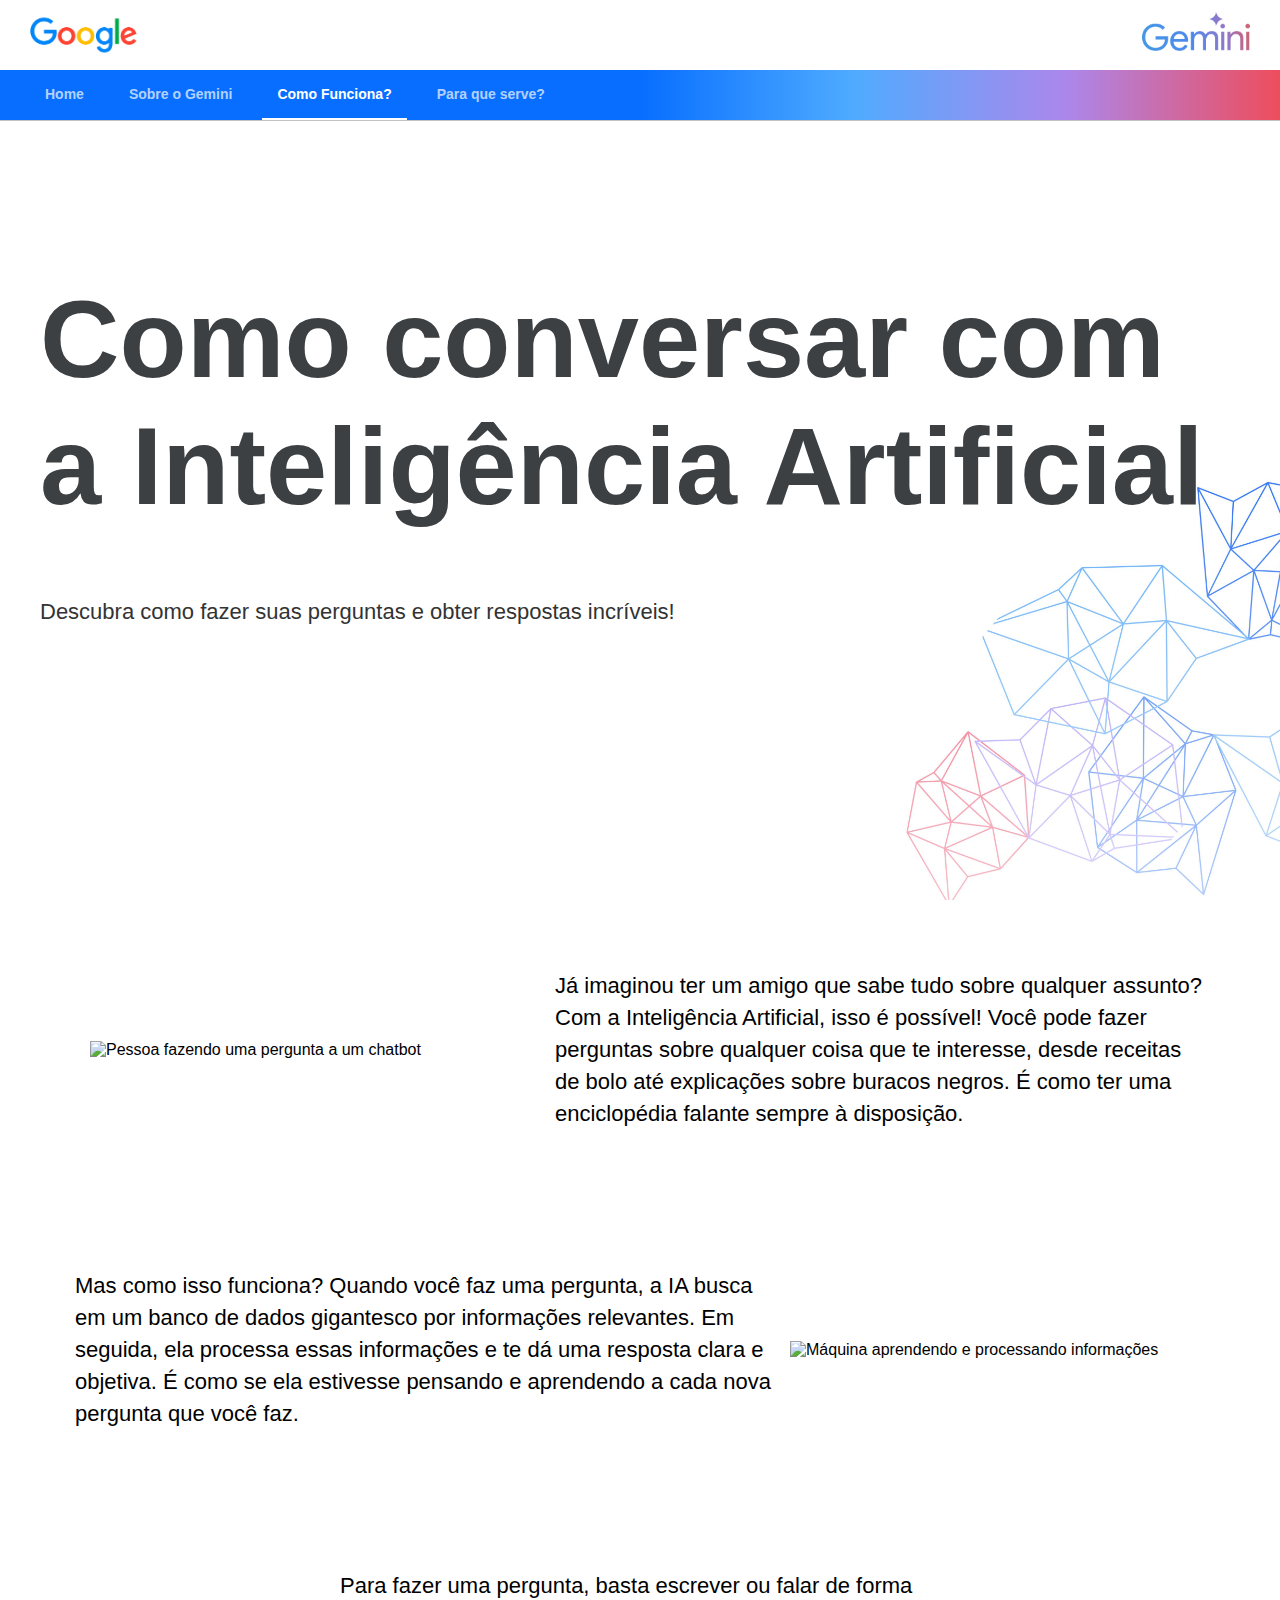
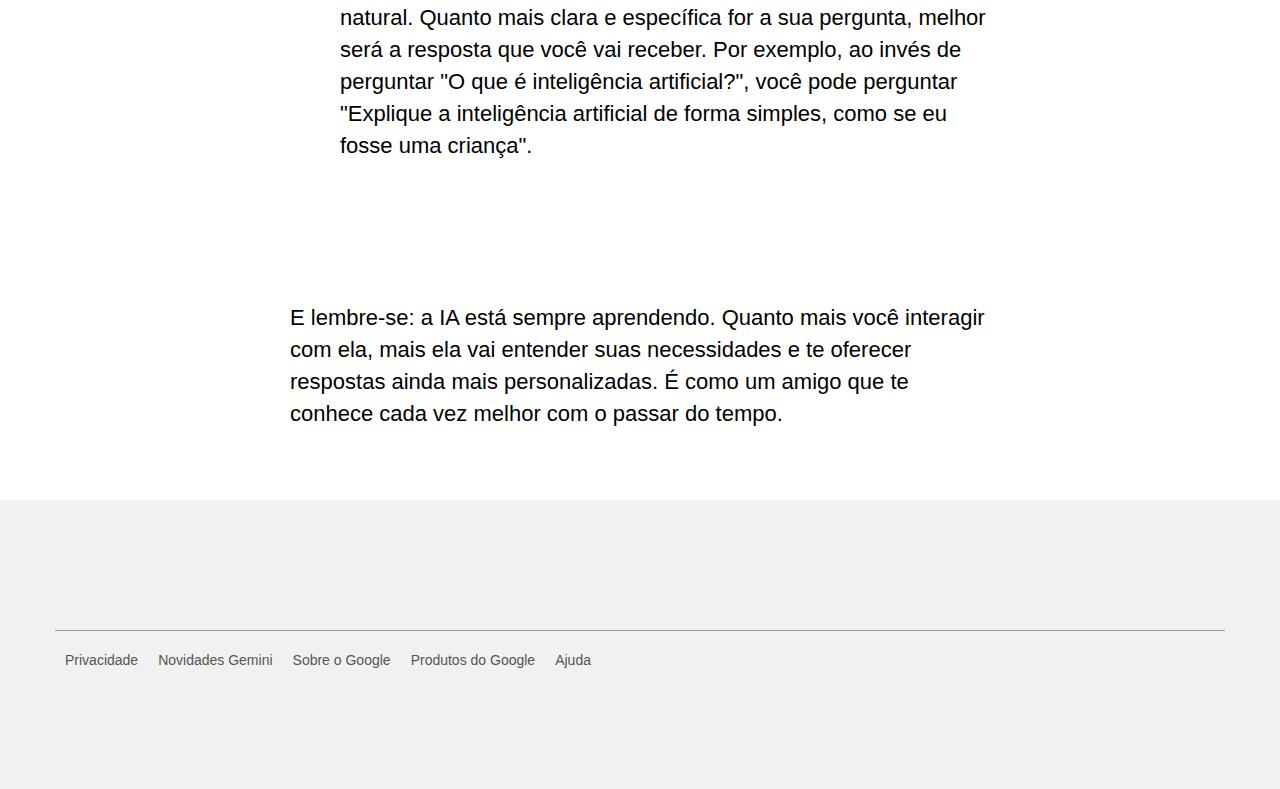
==== comoFunciona.html @ 9decc5ee "feat: add sobre, como funcina e utilidades / add função javascript active" ====
<!DOCTYPE html>
<html lang="pt">
    <head>
        <meta charset="UTF-8">
        <meta name="viewport" content="width=device-width, initial-scale=1.0">
        <title>Gemini IA News</title>
    
        <!-- Fontes => Google Sans -->
        <link rel="preconnect" href="https://fonts.googleapis.com">
        <link rel="preconnect" href="https://fonts.gstatic.com" crossorigin>
        <link href="https://fonts.googleapis.com/css2?family=Open+Sans:ital,wght@0,300..800;1,300..800&display=swap" rel="stylesheet">
            
        <!-- Favicon -->
        <link rel="shortcut icon" href="imagens/favicon.ico" type="image/x-icon">
    
        <!-- CSS -->
        <link rel="stylesheet" href="js_css/style.css">
        
        <!-- Meta tags -->
        <meta http-equiv="Content-Security-Policy" content="default-src 'self'; script-src 'self' https://ajax.googleapis.com; style-src 'self' https://fonts.googleapis.com">
    </head>

    <body>
        <header>
            <div class="container_principal">
                <section class="menu-and-logo-search">
                    <div class="logo">
                        <a href="index.html" target="_self"><img src="imagens/logo.png" alt="Logo"></a>
                    </div>
                </section>
                <a href="https://gemini.google.com/" class="talkGemini" target="_blank"><img src="imagens/geminiLogo.png" alt="Logo Gemini"></a>
            </div>
          
            <div class="container_sub">
                <nav>
                    <ul>
                        <li><a href="index.html" target="_self">Home</a></li>
                        <li><a href="sobre.html" target="_self">Sobre o Gemini</a></li>
                        <li><a href="comoFunciona.html" target="_self">Como Funciona?</a></li>
                        <li><a href="utilidades.html" target="_self">Para que serve?</a></li>
                    </ul>
                </nav>
            </div>
        </header>

        <main>
            <section class="folder">
                <div class="centralizar">
                    <h1>Como conversar com a Inteligência Artificial</h1>
                    <h3>Descubra como fazer suas perguntas e obter respostas incríveis!</h3>
                </div>
            </section>
            <section class="hero">
                <div class="centralizar">
                    <div class="paragrafo-container left">
                        <img src="imagens/pessoa_fazendo_pergunta.png" alt="Pessoa fazendo uma pergunta a um chatbot">
                        <p>Já imaginou ter um amigo que sabe tudo sobre qualquer assunto? Com a Inteligência Artificial, isso é possível! Você pode fazer perguntas sobre qualquer coisa que te interesse, desde receitas de bolo até explicações sobre buracos negros. É como ter uma enciclopédia falante sempre à disposição.</p>
                    </div>
                    <div class="paragrafo-container rigth">
                        <p>Mas como isso funciona? Quando você faz uma pergunta, a IA busca em um banco de dados gigantesco por informações relevantes. Em seguida, ela processa essas informações e te dá uma resposta clara e objetiva. É como se ela estivesse pensando e aprendendo a cada nova pergunta que você faz.</p>
                        <img src="imagens/maquina_aprendendo.png" alt="Máquina aprendendo e processando informações">
                    </div>
                    <div class="paragrafo-container left">
                        <p>Para fazer uma pergunta, basta escrever ou falar de forma natural. Quanto mais clara e específica for a sua pergunta, melhor será a resposta que você vai receber. Por exemplo, ao invés de perguntar "O que é inteligência artificial?", você pode perguntar "Explique a inteligência artificial de forma simples, como se eu fosse uma criança".</p>
                    </div>
                    <div class="paragrafo-container right">
                        <p>E lembre-se: a IA está sempre aprendendo. Quanto mais você interagir com ela, mais ela vai entender suas necessidades e te oferecer respostas ainda mais personalizadas. É como um amigo que te conhece cada vez melhor com o passar do tempo.</p>
                    </div>
                </div>
            </section>
        </main>

        <footer>
            <div class="container">
                <div class="row footer-links">
                    <div class="col-md-2">
                        <a href="https://support.google.com/gemini/answer/13594961?visit_id=638611323622167607-1083883258&p=privacy_help&rd=1">Privacidade</a>
                    </div>
                    <div class="col-md-2">
                        <a href="https://gemini.google.com/updates">Novidades Gemini</a>
                    </div>
                    <div class="col-md-2">
                        <a href="https://about.google/intl/pt-BR/?_gl=1*193mows*_ga*MTA1NTU3ODQyMi4xNzI1NDExOTk5*_ga_V9K47ZG8NP*MTcyNTUzNDI1Ny42LjEuMTcyNTUzNTUwNS40NS4wLjA.">Sobre o Google</a>
                    </div>
                    <div class="col-md-2">
                        <a href="https://about.google/intl/pt-BR/products/?_gl=1*xpz9ez*_ga*MTA1NTU3ODQyMi4xNzI1NDExOTk5*_ga_V9K47ZG8NP*MTcyNTUzNDI1Ny42LjEuMTcyNTUzNTUxOC4zMi4wLjA.">Produtos do Google</a>
                    </div>
                    <div class="col-md-2">
                        <a href="https://gemini.google.com/faq">Ajuda</a>
                    </div>
                </div>
            </div>
            <script src="js_css/script.js"></script>
        </footer>
        
    </body>
</html>
---- js_css/style.css ----
* {
  margin: 0; /* Remove a margem padrão de todos os elementos */
  padding: 0; /* Remove o preenchimento padrão de todos os elementos */
  box-sizing: border-box; /* Inclui padding e border no cálculo da largura e altura */
}

/* Estilo Geral do Body */
body {
  font-family: 'Noto Sans', sans-serif; /* Define a fonte padrão para o corpo da página */
  width: 100%; /* Largura total da página */
  height: 100%; /* Altura total da página */
  overflow-x: hidden; /* Evita rolagem horizontal indesejada */
  background-color: #fff; /* Cor de fundo leve para melhor visualização */
}

/* Centralização do Conteúdo */
.centralizar {
  max-width: 1200px; /* Define a largura máxima do conteúdo centralizado */
  width: 100%; /* Largura total do conteúdo centralizado */
  margin: 0 auto; /* Centraliza horizontalmente */
}

/* Estilo do Cabeçalho */
header {
  max-width: 100%; /* Largura máxima do cabeçalho */
  width: 100%; /* Largura total do cabeçalho */
  height: auto; /* Altura automática do cabeçalho */
  background-color: #ffffff; /* Cor de fundo do cabeçalho */
  color: #fff; /* Cor do texto do cabeçalho */
  display: flex; /* Define o layout flexível para o cabeçalho */
  flex-direction: column; /* Alinha os itens do cabeçalho em coluna */
  justify-content: center; /* Alinha horizontalmente ao centro */
  align-items: center; /* Alinha verticalmente ao centro */
  gap: 15px; /* Espaçamento entre os itens do cabeçalho */
  border-bottom: 1px solid #8a8a8a86; /* Linha de borda sutil na parte inferior */
  position: fixed; /* Fixa o cabeçalho no topo da página */
}

.container_principal {
  max-width: 100%; /* Largura máxima do contêiner principal */
  width: 100%; /* Largura total do contêiner principal */
  display: flex; /* Define o layout flexível para o contêiner principal */
  justify-content: space-between; /* Distribui os itens com espaço entre eles */
  align-items: center; /* Alinha verticalmente ao centro */
  margin: 0 auto; /* Centraliza horizontalmente */
  height: 55px; /* Altura do contêiner principal */
  padding: 10px 30px 0 30px; /* Adiciona algum preenchimento lateral */
}

.menu-and-logo-search{
  display: flex; /* Define o layout flexível para o menu, logo e busca */
  gap: 15px; /* Espaçamento entre o menu, logo e busca */
  align-items: center; /* Alinha verticalmente ao centro */
}

.container_principal svg{
  width: 30px; /* Largura dos ícones SVG */
  fill: #979797; /* Cor de preenchimento dos ícones SVG */
}

.logo img {
  height: 60px; /* Altura da imagem do logo */
  margin-top: 8px; /* Margem superior da imagem do logo */
}

.talkGemini img{
 height: 40px; /* Altura da imagem do talkGemini */
}

/* Estilo da Navegação */
.container_sub{
  height: 50px; /* Altura da barra de navegação */
  width: 100%; /* Largura total da barra de navegação */
  display: flex; /* Define o layout flexível para a barra de navegação */
  justify-content: space-between; /* Distribui os itens com espaço entre eles */
  align-items: center; /* Alinha verticalmente ao centro */
  background: linear-gradient(90deg, #076eff 50%, #4fabff, #ac87eb, #ee4d5d); /* Gradiente de fundo da barra de navegação */
  padding: 0px 30px 0 30px; /* Adiciona algum preenchimento lateral */
}

nav{
  height: 100%; /* Altura total do elemento de navegação */
}

/* Estilo dos Itens de Navegação */
nav > ul {
  height: 100%; /* Altura total da lista de navegação */
  list-style-type: none; /* Remove os marcadores da lista */
  display: flex; /* Exibe os itens de navegação em linha */
  gap: 15px; /* Espaçamento entre os itens de navegação */
}

nav > ul > li {
  height: 100%; /* Altura total dos itens da lista */
  position: relative; /* Necessário para posicionar o submenu */
  border-bottom: 2px solid #53a6ff00; /* Linha de borda sutil na parte inferior dos itens */
}

nav > ul > li > a {
  height: 100%; /* Altura total do link de navegação */
  text-decoration: none; /* Remove o sublinhado dos links */
  color: #ffffffb3; /* Cor do texto dos links */
  font-size: 14px; /* Tamanho da fonte dos links */
  font-weight: 600; /* Peso da fonte dos links */
  padding: 10px 15px; /* Padding interno dos links */
  display: flex; /* Faz o link ocupar o bloco inteiro */
  align-items: center; /* Alinha verticalmente ao centro */
  justify-content: center; /* Alinha horizontalmente ao centro */
  transition: color 0.3s ease; /* Transição suave para a cor do texto */
}

nav > ul > li:hover, nav > ul > li.active {
  border-bottom: 2px solid #fff; /* Linha de borda branca ao passar o mouse ou ao focar no item */
}

nav > ul > li:hover > a, nav > ul > li.active > a {
  color: #fff; /* Cor do texto ao passar o mouse ou ao focar no item */
}

/* HOME */
.folder{
  width: 100%; /* Largura total da seção */
  height: 100vh; /* Altura total da viewport */
  background-image: url(../imagens/bannerhome.jpg); /* Imagem de fundo */
  background-position: center; /* Posiciona a imagem de fundo no centro */
  background-repeat: no-repeat; /* Evita a repetição da imagem de fundo */
  background-size: cover; /* Faz a imagem de fundo cobrir todo o elemento */
}

.folder .centralizar{
  height: 100%; /* Altura total do contêiner centralizado dentro da .folder */
  display: flex; /* Define o layout flexível para o contêiner */
  flex-direction: column; /* Alinha os itens em coluna */
  justify-content: center; /* Alinha horizontalmente ao centro */
  align-items: flex-start; /* Alinha verticalmente ao topo */
  gap: 20px; /* Espaçamento entre os itens */
  padding: 100px 0 0 0; /* Adiciona algum preenchimento superior */
}

.folder h1{
  font-size: 110px; /* Tamanho da fonte do título */
  font-weight: 600; /* Peso da fonte do título */
  color: #3c4043; /* Cor do texto do título */
}

.folder h3{
  font-size: 22px; /* Tamanho da fonte do subtítulo */
  font-weight: 400; /* Peso da fonte do subtítulo */
  color: #333; /* Cor do texto do subtítulo */
  margin: 50px 0 100px 0; /* Margens superior e inferior do subtítulo */
  text-align: left; /* Alinha o texto à esquerda */
}

.paragrafo-container {
  display: flex; /* Define o layout flexível para o contêiner de parágrafos */
  align-items: center; /* Alinha verticalmente ao centro */
  justify-content: center; /* Alinha horizontalmente ao centro */
  padding: 70px 0 70px 0; /* Adiciona algum preenchimento superior e inferior */
}

.paragrafo-container img {
  width: 400px; /* Largura das imagens dentro do contêiner */
  height: auto; /* Altura automática das imagens */
  margin: 0 15px; /* Margens laterais das imagens */
}

.left {
  flex-direction: row; /* Alinha os itens em linha (horizontal) */
}

.right {
  flex-direction: row-reverse; /* Alinha os itens em linha (horizontal) na ordem reversa */
}

.left p{
  padding-left: 50px; /* Adiciona preenchimento à esquerda dos parágrafos na classe .left */
}

.paragrafo-container p {
  max-width: 700px; /* Largura máxima dos parágrafos */
  line-height: 2rem; /* Altura da linha dos parágrafos */
  font-size: 22px; /* Tamanho da fonte dos parágrafos */
}

/* Estilos gerais do footer */
footer {
  background-color: #f1f1f1; /* Cor de fundo suave do footer */
  padding: 100px 0; /* Adiciona algum preenchimento superior e inferior */
  font-family: Arial, sans-serif; /* Define a fonte do texto do footer */
  color: #333; /* Cor do texto do footer */
}

footer .container {
  max-width: 1200px; /* Largura máxima do contêiner do footer */
  margin: 0 auto; /* Centraliza horizontalmente */
  padding: 0 15px; /* Adiciona algum preenchimento lateral */
}

/* Estilização dos links adicionais */
footer .footer-links {
  margin-top: 30px; /* Margem superior dos links adicionais */
  text-align: center; /* Alinha o texto ao centro */
  border-top: 1px solid #979797; /* Linha de borda sutil na parte superior */
  display: flex; /* Define o layout flexível para os links adicionais */
  align-items: center; /* Alinha verticalmente ao centro */
  padding: 20px 0 20px 0; /* Adiciona algum preenchimento superior e inferior */
}

footer .footer-links a {
  display: inline-block; /* Exibe os links como blocos em linha */
  color: #555; /* Cor dos links adicionais */
  text-decoration: none; /* Remove o sublinhado dos links */
  margin: 0 10px; /* Margens laterais dos links adicionais */
  font-size: 14px; /* Tamanho da fonte dos links adicionais */
}

footer .footer-links a:hover {
  color: #007bff; /* Cor dos links adicionais ao passar o mouse */
}

/* Responsividade */
@media (max-width: 768px) {
  footer .row {
      flex-direction: column; /* Alinha os itens do footer em coluna em telas pequenas */
  }

  footer .col-md-4 {
      margin-bottom: 20px; /* Margem inferior das colunas no footer em telas pequenas */
  }

  footer .footer-links {
      text-align: center; /* Alinha o texto ao centro nos links adicionais em telas pequenas */
  }

  footer .footer-links a {
      display: block; /* Exibe os links adicionais como blocos em telas pequenas */
      margin-bottom: 10px; /* Margem inferior dos links adicionais em telas pequenas */
  }
}
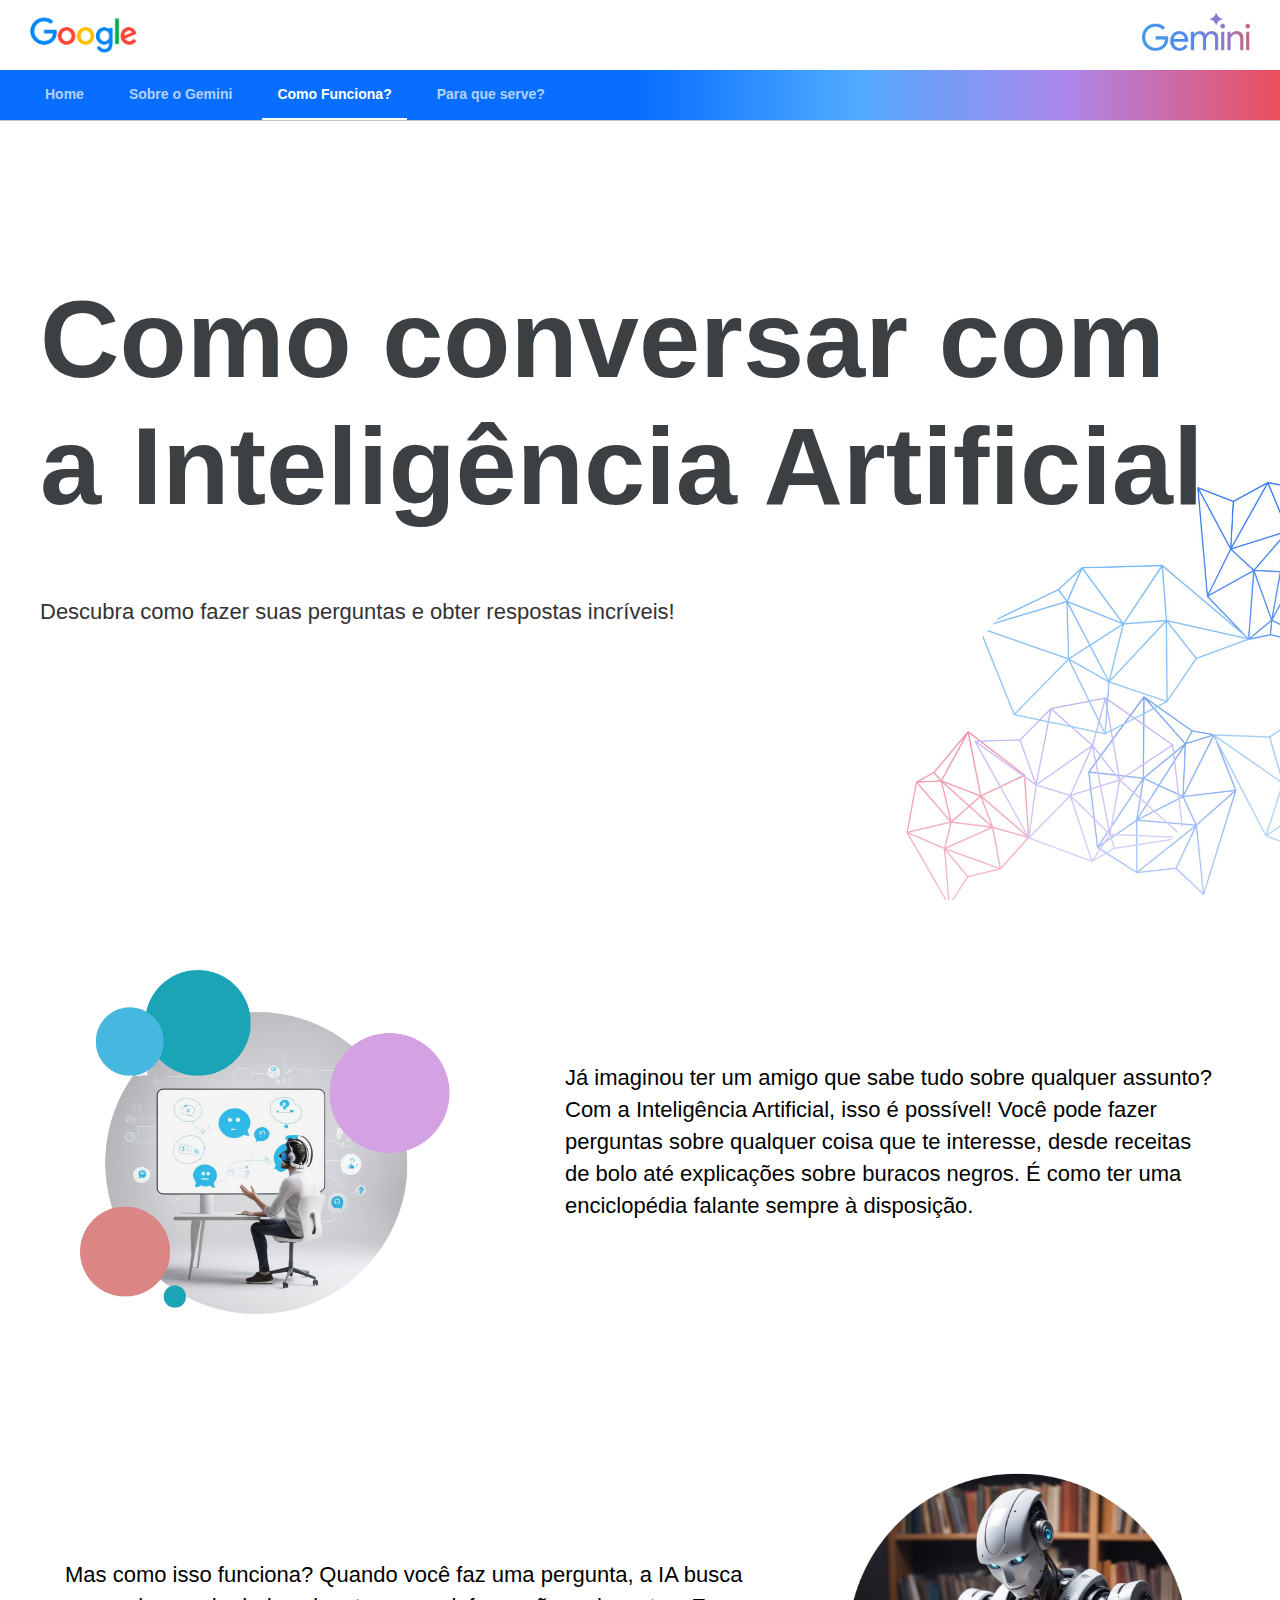
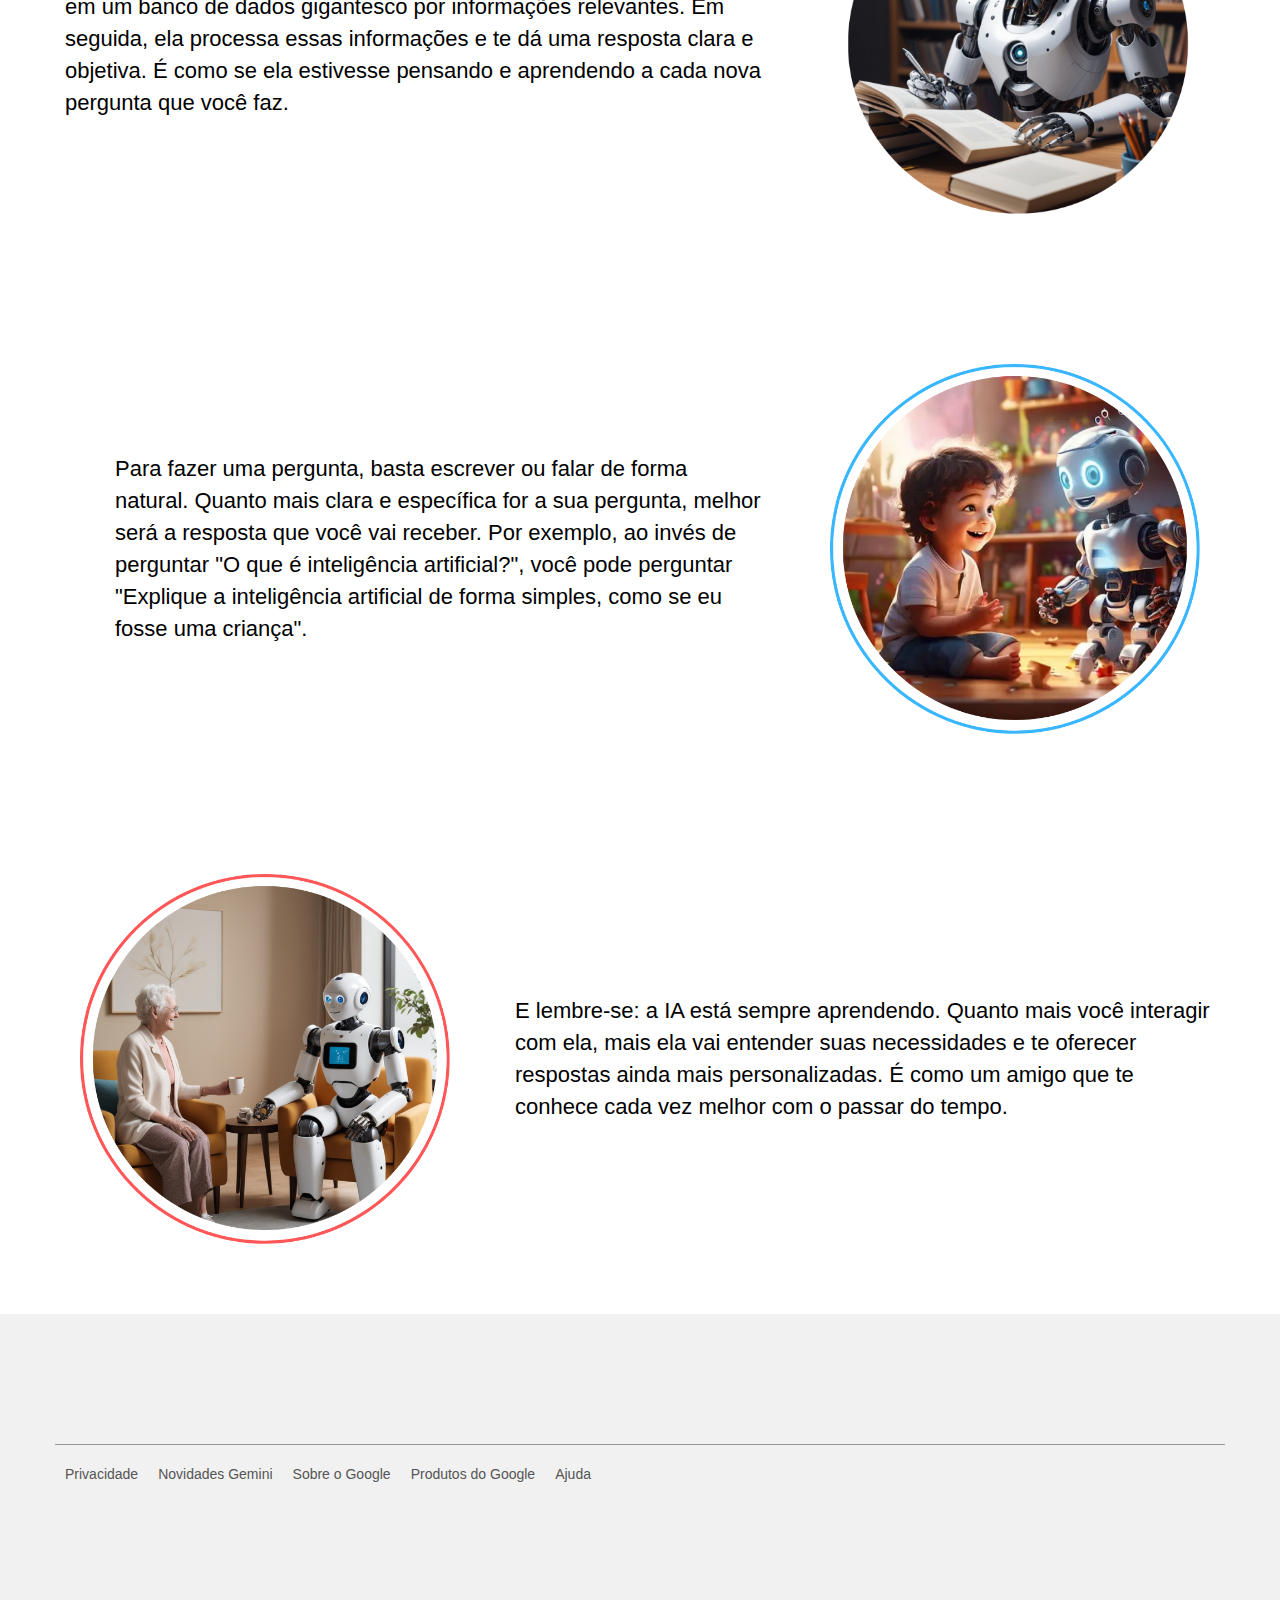
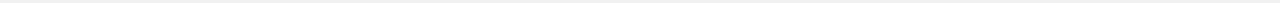
==== commit 12cddbc9: "feat: imagens e ajustes finais" ====
--- a/comoFunciona.html
+++ b/comoFunciona.html
@@ -53,18 +53,20 @@
             <section class="hero">
                 <div class="centralizar">
                     <div class="paragrafo-container left">
-                        <img src="imagens/pessoa_fazendo_pergunta.png" alt="Pessoa fazendo uma pergunta a um chatbot">
+                        <img src="imagens/comopar1.png" alt="Pessoa fazendo uma pergunta a um chatbot">
                         <p>Já imaginou ter um amigo que sabe tudo sobre qualquer assunto? Com a Inteligência Artificial, isso é possível! Você pode fazer perguntas sobre qualquer coisa que te interesse, desde receitas de bolo até explicações sobre buracos negros. É como ter uma enciclopédia falante sempre à disposição.</p>
                     </div>
                     <div class="paragrafo-container rigth">
                         <p>Mas como isso funciona? Quando você faz uma pergunta, a IA busca em um banco de dados gigantesco por informações relevantes. Em seguida, ela processa essas informações e te dá uma resposta clara e objetiva. É como se ela estivesse pensando e aprendendo a cada nova pergunta que você faz.</p>
-                        <img src="imagens/maquina_aprendendo.png" alt="Máquina aprendendo e processando informações">
+                        <img src="imagens/comopar2.png" alt="Máquina aprendendo e processando informações">
                     </div>
                     <div class="paragrafo-container left">
                         <p>Para fazer uma pergunta, basta escrever ou falar de forma natural. Quanto mais clara e específica for a sua pergunta, melhor será a resposta que você vai receber. Por exemplo, ao invés de perguntar "O que é inteligência artificial?", você pode perguntar "Explique a inteligência artificial de forma simples, como se eu fosse uma criança".</p>
+                        <img src="imagens/comopar3.png" alt="Máquina aprendendo e processando informações">
                     </div>
                     <div class="paragrafo-container right">
                         <p>E lembre-se: a IA está sempre aprendendo. Quanto mais você interagir com ela, mais ela vai entender suas necessidades e te oferecer respostas ainda mais personalizadas. É como um amigo que te conhece cada vez melhor com o passar do tempo.</p>
+                        <img src="imagens/comopar4.png" alt="Máquina aprendendo e processando informações">
                     </div>
                 </div>
             </section>
--- a/js_css/style.css
+++ b/js_css/style.css
@@ -155,11 +155,12 @@
   display: flex; /* Define o layout flexível para o contêiner de parágrafos */
   align-items: center; /* Alinha verticalmente ao centro */
   justify-content: center; /* Alinha horizontalmente ao centro */
+  gap: 50px;
   padding: 70px 0 70px 0; /* Adiciona algum preenchimento superior e inferior */
 }
 
 .paragrafo-container img {
-  width: 400px; /* Largura das imagens dentro do contêiner */
+  width: 370px; /* Largura das imagens dentro do contêiner */
   height: auto; /* Altura automática das imagens */
   margin: 0 15px; /* Margens laterais das imagens */
 }
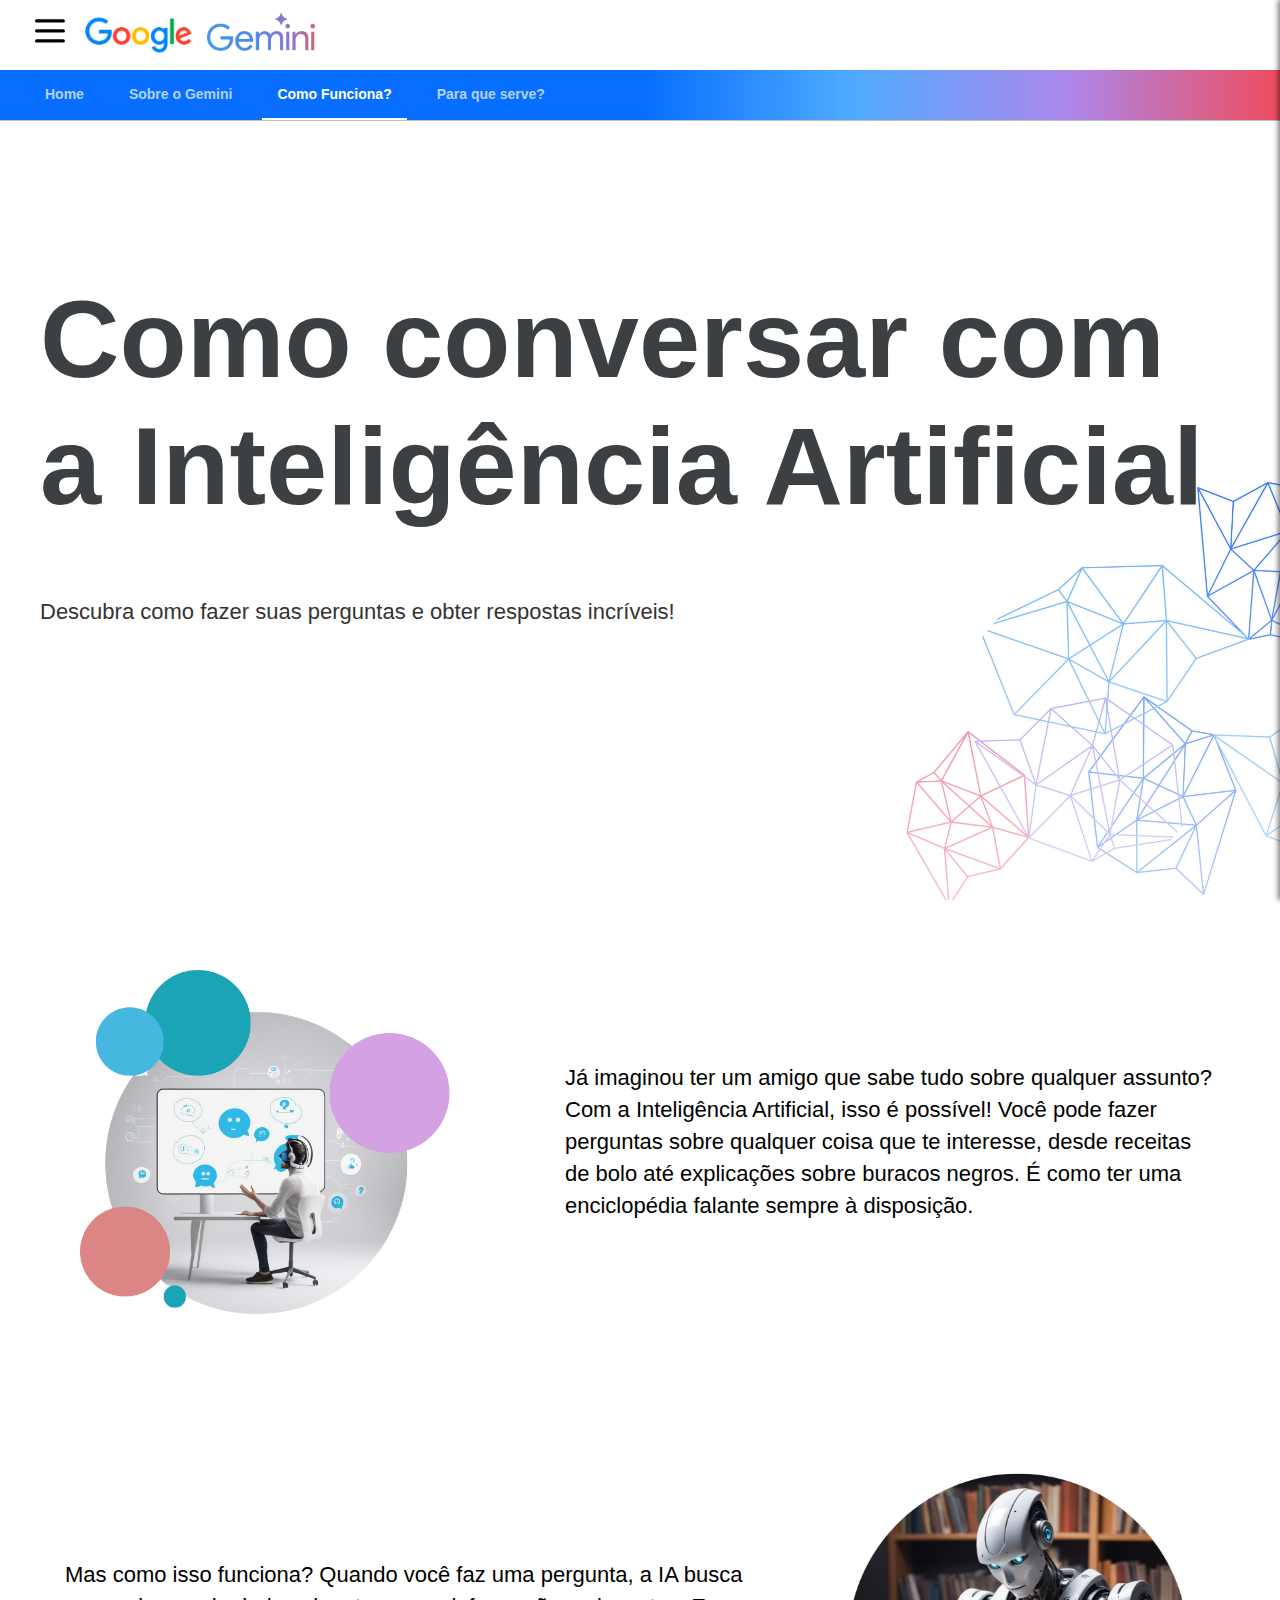
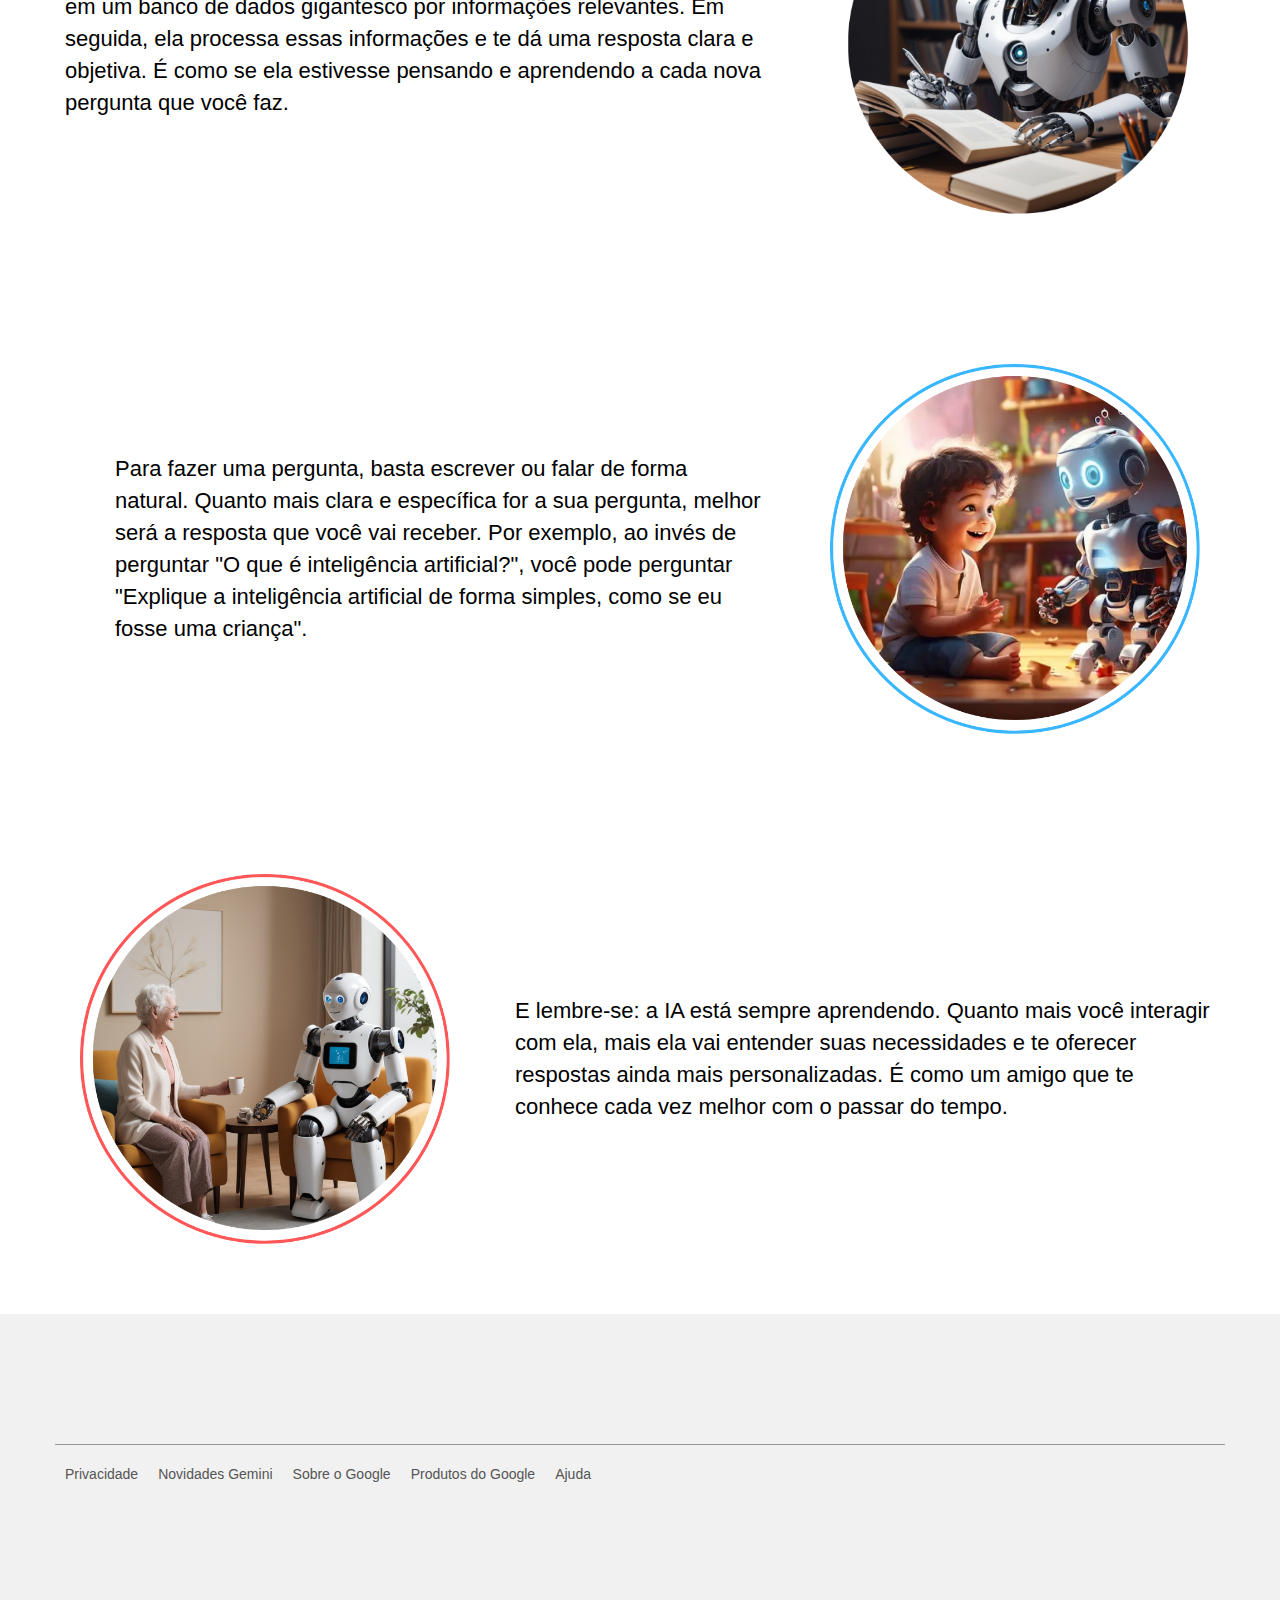
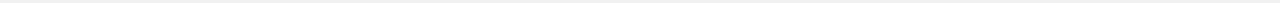
==== commit b1706c9c: "feat: menu mobile" ====
--- a/comoFunciona.html
+++ b/comoFunciona.html
@@ -24,11 +24,28 @@
         <header>
             <div class="container_principal">
                 <section class="menu-and-logo-search">
+                    <button class="menu-toggle" aria-label="Toggle menu">
+                        <img src="imagens/icomobile.svg" width="40px" alt="Menu Icon">
+                    </button>
                     <div class="logo">
                         <a href="index.html" target="_self"><img src="imagens/logo.png" alt="Logo"></a>
                     </div>
+                    
+                    <a href="https://gemini.google.com/" class="talkGemini" target="_blank"><img src="imagens/geminiLogo.png" alt="Logo Gemini"></a>
                 </section>
-                <a href="https://gemini.google.com/" class="talkGemini" target="_blank"><img src="imagens/geminiLogo.png" alt="Logo Gemini"></a>
+            </div>
+            <!-- Mobile menu -->
+            <div class="mobile-menu-overlay"></div>
+            <div class="mobile-menu">
+                <nav>
+                    <button class="close-menu" aria-label="Close menu">×</button>
+                    <ul>
+                        <li><a href="index.html" target="_self">Home</a></li>
+                        <li><a href="sobre.html" target="_self">Sobre o Gemini</a></li>
+                        <li><a href="comoFunciona.html" target="_self">Como Funciona?</a></li>
+                        <li><a href="utilidades.html" target="_self">Para que serve?</a></li>
+                    </ul>
+                </nav>
             </div>
           
             <div class="container_sub">
@@ -42,7 +59,7 @@
                 </nav>
             </div>
         </header>
-
+        
         <main>
             <section class="folder">
                 <div class="centralizar">
--- a/js_css/style.css
+++ b/js_css/style.css
@@ -67,6 +67,106 @@
  height: 40px; /* Altura da imagem do talkGemini */
 }
 
+/* Overlay de fundo escurecido */
+.mobile-menu-overlay {
+  display: none;
+  position: fixed;
+  top: 0;
+  left: 0;
+  width: 100%;
+  height: 100%;
+  background-color: rgba(0, 0, 0, 0.5);
+  z-index: 999; /* Menor que o menu, para que fique atrás */
+}
+
+/* Overlay de fundo escurecido */
+.mobile-menu-overlay {
+  display: none;
+  position: fixed;
+  top: 0;
+  left: 0;
+  width: 100%;
+  height: 100%;
+  background-color: rgba(0, 0, 0, 0.5);
+  z-index: 999; /* Menor que o menu, para que fique atrás */
+}
+
+/* Estilos para o menu móvel */
+.mobile-menu {
+  position: fixed;
+  top: 0;
+  right: 0;
+  width: 70%;
+  height: 100%;
+  background-color: #ffffff; /* Fundo branco para o menu */
+  color: #333; /* Texto cinza */
+  box-shadow: -2px 0 5px rgba(0, 0, 0, 0.5);
+  transform: translateX(100%);
+  transition: transform 0.3s ease-in-out;
+  display: flex;
+  flex-direction: column;
+  z-index: 1000; /* Maior que o overlay, para que fique em cima */
+}
+
+.mobile-menu.active {
+  transform: translateX(0);
+}
+
+/* Estilos para o menu de navegação */
+.mobile-menu nav {
+  flex: 1;
+}
+
+.mobile-menu nav ul {
+  list-style: none;
+  padding: 0;
+  margin: 0;
+  display: flex;
+  flex-direction: column;
+  padding-top: 50px;
+}
+
+.mobile-menu nav ul li {
+  border: none;
+  height: auto;
+}
+
+.mobile-menu nav ul li.active a{
+  color: #007bff;
+}
+
+.mobile-menu nav ul li.active{
+  border: none;
+}
+
+.mobile-menu nav ul li a {
+  display: block;
+  padding: 15px 20px;
+  text-decoration: none;
+  color: #333; /* Texto cinza */
+  background-color: #ffffff; /* Fundo branco para itens do menu */
+  font-size: 18px; /* Ajuste o tamanho da fonte conforme necessário */
+  border: none;
+}
+
+/* Estilos para o botão de fechar o menu */
+.close-menu {
+  background: none;
+  border: none;
+  font-size: 2rem;
+  color: #333; /* Cor do ícone de fechar */
+  cursor: pointer;
+  padding: 10px;
+  align-self: flex-end;
+}
+
+/* Botão do menu */
+.menu-toggle {
+  background: none;
+  border: none;
+  cursor: pointer;
+}
+
 /* Estilo da Navegação */
 .container_sub{
   height: 50px; /* Altura da barra de navegação */
@@ -219,22 +319,90 @@
   color: #007bff; /* Cor dos links adicionais ao passar o mouse */
 }
 
-/* Responsividade */
-@media (max-width: 768px) {
-  footer .row {
-      flex-direction: column; /* Alinha os itens do footer em coluna em telas pequenas */
-  }
-
-  footer .col-md-4 {
-      margin-bottom: 20px; /* Margem inferior das colunas no footer em telas pequenas */
+
+
+
+/* Responsividade para dispositivos menores */
+
+
+@media (max-width: 500px) {
+  .centralizar{
+    padding: 0 20px;
+  }
+
+  header{
+    width: 100vw;
+    gap: 0;
+  }
+
+  .container_principal {
+    width: 100%;
+    height: auto; /* Ajusta a altura para dispositivos pequenos */
+    padding: 0 20px;
+  }
+
+  .menu-and-logo-search {
+    height: 60px;
+    width: 100%;
+    justify-content: space-between;
+  }
+
+  .logo{
+    display: none;
+  }
+
+  .container_sub {
+    display: none;
+  }
+
+  .folder{
+    background-image: url(../imagens/bannermobile.png);
+  }
+
+  .folder .centralizar {
+    padding: 0px 20px; /* Reduzido para dispositivos pequenos */
+  }
+
+  .folder h1 {
+    font-size: 48px; /* Reduzido para melhor ajuste em telas pequenas */
+  }
+
+  .folder h3 {
+    font-size: 16px; /* Reduzido para melhor ajuste em telas pequenas */
+    margin: 20px 0 40px 0; /* Ajustado para menor espaçamento em telas pequenas */
+  }
+
+  .paragrafo-container {
+    flex-direction: column; /* Alinha itens verticalmente em dispositivos pequenos */
+    gap: 20px; /* Espaçamento reduzido */
+    padding: 20px 0; /* Padding ajustado */
+  }
+
+  .paragrafo-container img {
+    display: none;
+  }
+
+  .left, .right {
+    flex-direction: column; /* Alinha os itens em coluna em dispositivos pequenos */
+  }
+
+  .left p {
+    padding-left: 0; /* Remove o padding à esquerda */
+    padding-top: 10px; /* Adiciona padding superior para separação */
+  }
+
+  .paragrafo-container p {
+    font-size: 16px; /* Tamanho da fonte reduzido */
+    max-width: 100%; /* Largura máxima ajustada para dispositivos pequenos */
+  }
+
+  footer{
+    padding: 60px 0;
   }
 
   footer .footer-links {
-      text-align: center; /* Alinha o texto ao centro nos links adicionais em telas pequenas */
-  }
-
-  footer .footer-links a {
-      display: block; /* Exibe os links adicionais como blocos em telas pequenas */
-      margin-bottom: 10px; /* Margem inferior dos links adicionais em telas pequenas */
-  }
-}
+    flex-direction: column;
+    gap: 10px;
+  }
+
+}